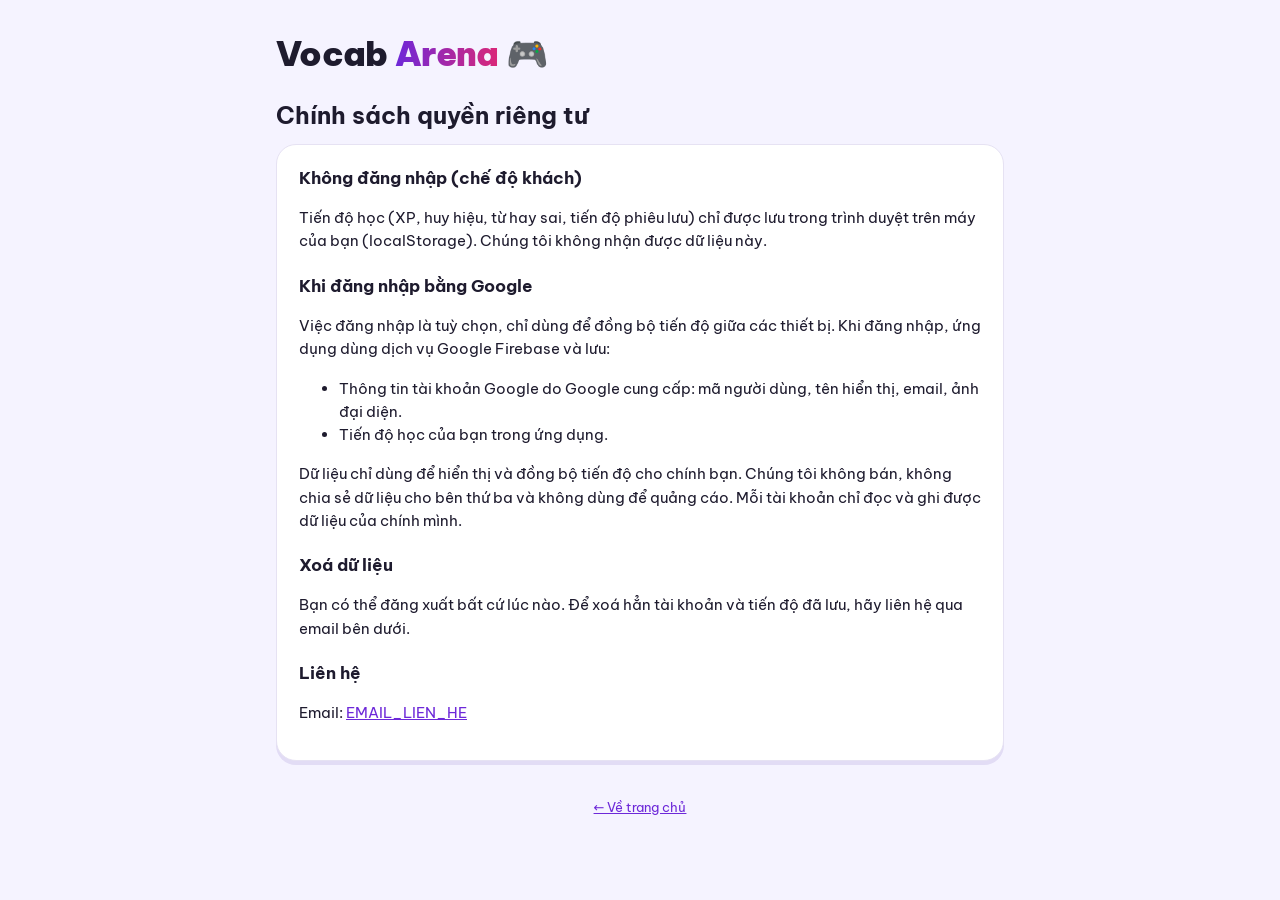
==== privacy.html @ 9eabf358 "Add optional Google sign-in with cloud progress sync (Firebase) - js/sync.js: Google sign-in (popup," ====
<!doctype html>
<html lang="vi">
<head>
<meta charset="utf-8">
<meta name="viewport" content="width=device-width, initial-scale=1">
<title>Chính sách quyền riêng tư · Vocab Arena</title>
<link rel="icon" href="icon.svg" type="image/svg+xml">
<link href="https://fonts.googleapis.com/css2?family=Be+Vietnam+Pro:wght@400;600;800&display=swap" rel="stylesheet">
<link rel="stylesheet" href="css/style.css">
<style>
.doc{background:var(--card);border:1px solid var(--line);border-radius:20px;padding:20px 22px;margin-top:10px;box-shadow:var(--shadow)}
.doc h2{font-size:17px;margin:20px 0 6px}.doc h2:first-child{margin-top:0}
.doc p,.doc li{font-size:15px}.doc a{color:var(--accent)}
</style>
</head>
<body>
<div class="wrap">
  <header><a class="logo" href="index.html" style="text-decoration:none;color:inherit">Vocab <span>Arena</span> 🎮</a></header>
  <h1 style="font-size:24px;margin:8px 0 0">Chính sách quyền riêng tư</h1>
  <div class="doc">
    <h2>Không đăng nhập (chế độ khách)</h2>
    <p>Tiến độ học (XP, huy hiệu, từ hay sai, tiến độ phiêu lưu) chỉ được lưu trong trình duyệt trên máy của bạn (localStorage). Chúng tôi không nhận được dữ liệu này.</p>
    <h2>Khi đăng nhập bằng Google</h2>
    <p>Việc đăng nhập là tuỳ chọn, chỉ dùng để đồng bộ tiến độ giữa các thiết bị. Khi đăng nhập, ứng dụng dùng dịch vụ Google Firebase và lưu:</p>
    <ul>
      <li>Thông tin tài khoản Google do Google cung cấp: mã người dùng, tên hiển thị, email, ảnh đại diện.</li>
      <li>Tiến độ học của bạn trong ứng dụng.</li>
    </ul>
    <p>Dữ liệu chỉ dùng để hiển thị và đồng bộ tiến độ cho chính bạn. Chúng tôi không bán, không chia sẻ dữ liệu cho bên thứ ba và không dùng để quảng cáo. Mỗi tài khoản chỉ đọc và ghi được dữ liệu của chính mình.</p>
    <h2>Xoá dữ liệu</h2>
    <p>Bạn có thể đăng xuất bất cứ lúc nào. Để xoá hẳn tài khoản và tiến độ đã lưu, hãy liên hệ qua email bên dưới.</p>
    <h2>Liên hệ</h2>
    <!-- TODO: thay bằng email liên hệ công khai trước khi deploy -->
    <p>Email: <a href="mailto:EMAIL_LIEN_HE">EMAIL_LIEN_HE</a></p>
  </div>
  <footer><a href="index.html">← Về trang chủ</a></footer>
</div>
</body>
</html>
---- css/style.css ----
:root{
  --bg:#f5f3ff; --card:#ffffff; --ink:#1e1b2e; --muted:#6b6880; --line:#e6e2f3;
  --accent:#6d28d9; --accent-soft:#ede7fd; --pink:#db2777; --yellow:#f59e0b; --yellow-soft:#fef3c7;
  --good:#16a34a; --good-soft:#dcfce7; --bad:#dc2626; --bad-soft:#fee2e2; --shadow:0 4px 0 #e2dcf5;
}
@media (prefers-color-scheme: dark){
  :root:not([data-theme="light"]){
    --bg:#13111c; --card:#1d1a2a; --ink:#efecf8; --muted:#a39fb8; --line:#2f2b40;
    --accent:#a78bfa; --accent-soft:#2a2245; --pink:#f472b6; --yellow:#fbbf24; --yellow-soft:#3a2e12;
    --good:#4ade80; --good-soft:#143224; --bad:#f87171; --bad-soft:#3b1717; --shadow:0 4px 0 #0b0a12;
  }
}
:root[data-theme="dark"]{
  --bg:#13111c; --card:#1d1a2a; --ink:#efecf8; --muted:#a39fb8; --line:#2f2b40;
  --accent:#a78bfa; --accent-soft:#2a2245; --pink:#f472b6; --yellow:#fbbf24; --yellow-soft:#3a2e12;
  --good:#4ade80; --good-soft:#143224; --bad:#f87171; --bad-soft:#3b1717; --shadow:0 4px 0 #0b0a12;
}
*{box-sizing:border-box}
body{margin:0;background:var(--bg);color:var(--ink);font-family:"Be Vietnam Pro",system-ui,sans-serif;line-height:1.55;font-size:16px;overflow-x:hidden}
.wrap{max-width:760px;margin:0 auto;padding:0 16px 60px}
button{font:inherit;color:inherit;cursor:pointer}
.screen{display:none}.screen.show{display:block;animation:fade .25s}
@keyframes fade{from{opacity:0;transform:translateY(6px)}to{opacity:1;transform:none}}
header{padding:28px 0 8px;display:flex;justify-content:space-between;align-items:center;gap:12px}
.logo{font-weight:900;font-size:clamp(26px,6vw,34px);letter-spacing:-.02em}
.logo span{background:linear-gradient(90deg,var(--accent),var(--pink));-webkit-background-clip:text;background-clip:text;color:transparent}
.icon-btn{border:1px solid var(--line);background:var(--card);border-radius:12px;width:42px;height:42px;font-size:18px}
.stats{display:grid;grid-template-columns:repeat(3,1fr);gap:10px;margin:14px 0}
.stat{background:var(--card);border:1px solid var(--line);border-radius:16px;padding:12px;text-align:center;box-shadow:var(--shadow)}
.stat b{display:block;font-size:24px;font-weight:900}
.stat small{color:var(--muted);font-size:13px}
.level{background:var(--card);border:1px solid var(--line);border-radius:16px;padding:14px 16px;box-shadow:var(--shadow)}
.level .row{display:flex;justify-content:space-between;font-weight:700;font-size:14px}
.bar{height:12px;background:var(--line);border-radius:999px;overflow:hidden;margin-top:8px}
.bar i{display:block;height:100%;width:0;background:linear-gradient(90deg,var(--accent),var(--pink));border-radius:999px;transition:width .4s}
h2{font-size:19px;margin:26px 0 10px}
.chips{display:flex;flex-wrap:wrap;gap:8px}
.chip{border:1px solid var(--line);background:var(--card);border-radius:999px;padding:7px 13px;font-size:14px;font-weight:600}
.chip.on{background:var(--accent);border-color:var(--accent);color:#fff}
.chip.wrongbank.on{background:var(--pink);border-color:var(--pink)}
.modes{display:grid;grid-template-columns:repeat(auto-fit,minmax(160px,1fr));gap:12px}
.mode{border:2px solid var(--line);background:var(--card);border-radius:20px;padding:18px 16px;text-align:left;box-shadow:var(--shadow);transition:transform .1s}
.mode:hover{transform:translateY(-2px);border-color:var(--accent)}
.mode:active{transform:translateY(2px);box-shadow:none}
.mode .e{font-size:30px}
.mode b{display:block;font-size:17px;margin:6px 0 2px}
.mode span{color:var(--muted);font-size:13px}
.badges{display:grid;grid-template-columns:repeat(auto-fill,minmax(140px,1fr));gap:10px}
.badge{background:var(--card);border:1px solid var(--line);border-radius:14px;padding:12px;text-align:center}
.badge .e{font-size:28px}
.badge b{display:block;font-size:14px}
.badge small{color:var(--muted);font-size:12px;line-height:1.35;display:block}
.badge.locked{opacity:.4;filter:grayscale(1)}
/* game */
.topbar{display:flex;align-items:center;gap:10px;padding:20px 0 10px}
.topbar .bar{flex:1;margin:0}
.quit{border:0;background:transparent;font-size:22px;color:var(--muted);padding:4px}
.hud{display:flex;justify-content:space-between;align-items:center;margin:4px 0 14px;font-weight:700}
.combo{background:var(--yellow-soft);color:var(--yellow);padding:4px 12px;border-radius:999px;font-size:14px;transition:transform .15s}
.combo.pop{transform:scale(1.25)}
.score{font-size:20px;font-weight:900}
.qcard{background:var(--card);border:1px solid var(--line);border-radius:22px;padding:24px 20px;box-shadow:var(--shadow);text-align:center}
.qtype{font-size:12px;font-weight:800;letter-spacing:.08em;text-transform:uppercase;color:var(--pink)}
.qmain{font-size:clamp(24px,6vw,32px);font-weight:900;margin:10px 0 4px;word-break:break-word}
.qmain.sentence{font-size:clamp(18px,4.5vw,21px);font-weight:600;line-height:1.6}
.blank{display:inline-block;min-width:80px;border-bottom:3px solid var(--accent);color:var(--accent)}
.qsub{color:var(--muted);font-size:15px}
.qhint{margin-top:10px;font-size:14px;color:var(--muted)}
.opts{display:grid;gap:10px;margin-top:16px}
.opt{border:2px solid var(--line);background:var(--card);border-radius:16px;padding:14px 16px;text-align:left;font-weight:600;font-size:16px;box-shadow:var(--shadow);display:flex;gap:12px;align-items:center}
.opt .k{flex:0 0 26px;height:26px;border-radius:8px;border:1px solid var(--line);display:grid;place-items:center;font-size:13px;color:var(--muted)}
.opt:hover:not(:disabled){border-color:var(--accent)}
.opt.right{border-color:var(--good);background:var(--good-soft)}
.opt.wrong{border-color:var(--bad);background:var(--bad-soft);animation:shake .35s}
@keyframes shake{25%{transform:translateX(-6px)}75%{transform:translateX(6px)}}
.type{display:flex;gap:8px;margin-top:16px}
.type input{flex:1;min-width:0;border:2px solid var(--line);background:var(--card);color:var(--ink);border-radius:14px;padding:13px 14px;font:inherit;font-size:17px;font-weight:600}
.type input:focus{outline:none;border-color:var(--accent)}
.type input.right{border-color:var(--good);background:var(--good-soft)}
.type input.wrong{border-color:var(--bad);background:var(--bad-soft);animation:shake .35s}
.btn{border:0;background:var(--accent);color:#fff;border-radius:14px;padding:13px 20px;font-weight:800;box-shadow:0 4px 0 color-mix(in srgb,var(--accent) 60%,#000)}
.btn:active{transform:translateY(3px);box-shadow:none}
.btn.ghost{background:var(--card);color:var(--ink);border:1px solid var(--line);box-shadow:var(--shadow)}
.feedback{margin-top:14px;border-radius:18px;padding:16px;display:none;text-align:left}
.feedback.show{display:block;animation:fade .2s}
.feedback.ok{background:var(--good-soft)}
.feedback.no{background:var(--bad-soft)}
.feedback .t{font-weight:900;font-size:18px}
.feedback.ok .t{color:var(--good)} .feedback.no .t{color:var(--bad)}
.feedback .ex{margin-top:6px;font-size:15px}
.feedback .ex b{color:var(--accent)}
.feedback .btn{width:100%;margin-top:12px}
.plus{position:fixed;font-weight:900;color:var(--yellow);font-size:22px;pointer-events:none;animation:float 0.9s forwards;z-index:30}
@keyframes float{to{transform:translateY(-60px);opacity:0}}
/* result */
.result{text-align:center;padding-top:30px}
.result .big{font-size:64px;line-height:1}
.result h1{font-size:30px;margin:10px 0 4px}
.rgrid{display:grid;grid-template-columns:repeat(3,1fr);gap:10px;margin:20px 0}
.review{text-align:left}
.review .it{background:var(--card);border:1px solid var(--line);border-radius:14px;padding:10px 14px;margin-bottom:8px}
.review .it b{color:var(--accent)}
.actions{display:flex;gap:10px;justify-content:center;flex-wrap:wrap;margin-top:18px}
/* toast & confetti */
.toast{position:fixed;left:50%;top:16px;transform:translateX(-50%) translateY(-120%);background:var(--ink);color:var(--bg);padding:12px 18px;border-radius:14px;font-weight:700;z-index:40;transition:transform .35s;max-width:calc(100% - 32px);text-align:center}
.toast.show{transform:translateX(-50%) translateY(0)}
.cf{position:fixed;top:-12px;width:9px;height:14px;border-radius:2px;z-index:35;pointer-events:none;animation:fall linear forwards}
@keyframes fall{to{transform:translateY(105vh) rotate(720deg)}}
.empty{color:var(--muted);font-size:14px}
footer{color:var(--muted);font-size:13px;text-align:center;margin-top:36px}
/* ===== boss adventure ===== */
.adv{display:flex;align-items:center;gap:14px;width:100%;margin-top:16px;border:0;border-radius:22px;padding:18px;text-align:left;color:#fff;background:linear-gradient(135deg,#7c3aed,#db2777 60%,#f59e0b);box-shadow:0 5px 0 #4c1d95;transition:transform .1s}
.adv:hover{transform:translateY(-2px)}.adv:active{transform:translateY(3px);box-shadow:none}
.adv .e{font-size:44px;line-height:1}.adv b{font-size:19px;display:block}.adv span{font-size:13px;opacity:.92}
.mapbar{display:flex;gap:8px;flex-wrap:wrap;margin:6px 0}
.pill{background:var(--card);border:1px solid var(--line);border-radius:999px;padding:6px 12px;font-weight:700;font-size:14px}
.stages{display:grid;grid-template-columns:repeat(auto-fill,minmax(150px,1fr));gap:12px}
.stage{border:2px solid var(--line);background:var(--card);border-radius:18px;padding:14px 10px;text-align:center;box-shadow:var(--shadow)}
.stage .e{font-size:40px;line-height:1.15}
.stage b{display:block;font-size:14px;margin-top:6px;line-height:1.3}
.stage small{display:block;color:var(--muted);font-size:12px;line-height:1.4}
.stage .stars{color:var(--yellow);letter-spacing:2px;font-size:16px}
.stage.locked{opacity:.45;cursor:not-allowed}
.stage.final{grid-column:1/-1;background:linear-gradient(135deg,var(--accent-soft),var(--yellow-soft))}
.stage:not(.locked):hover{border-color:var(--accent)}
.stage.cur{border-color:var(--pink);animation:glow 1.6s ease-in-out infinite}
@keyframes glow{50%{box-shadow:0 0 0 4px color-mix(in srgb,var(--pink) 30%,transparent)}}
.shop{display:grid;gap:10px}
.shopit{display:flex;align-items:center;gap:12px;background:var(--card);border:1px solid var(--line);border-radius:16px;padding:12px 14px}
.shopit .e{font-size:28px}.shopit>div{flex:1;min-width:0}.shopit small{color:var(--muted);display:block;font-size:13px}
.shopit .btn{padding:9px 14px;font-size:14px;white-space:nowrap}
.btn:disabled{opacity:.4;cursor:not-allowed}
.arena{background:linear-gradient(180deg,var(--accent-soft),var(--card));border:1px solid var(--line);border-radius:24px;padding:16px;position:relative;overflow:hidden}
.bossrow,.merow{display:flex;align-items:center;gap:14px}
.merow{margin-top:14px}
.boss{font-size:76px;line-height:1;animation:bob 2s ease-in-out infinite;flex:0 0 auto}
@keyframes bob{50%{transform:translateY(-6px)}}
.boss.hit{animation:hit .4s}
@keyframes hit{0%{filter:brightness(3)}20%{transform:translateX(-10px) rotate(-8deg)}40%{transform:translateX(10px) rotate(8deg)}60%{transform:translateX(-6px)}100%{transform:none;filter:none}}
.boss.atk{animation:lunge .45s}
@keyframes lunge{40%{transform:scale(1.35) translateY(16px)}100%{transform:none}}
.boss.dead{animation:die .9s forwards}
@keyframes die{to{transform:scale(0) rotate(360deg);opacity:0}}
.boss.enraged{filter:drop-shadow(0 0 12px #ef4444)}
.me{font-size:38px;flex:0 0 auto}
.me.hurt{animation:shake .35s}
.binfo{flex:1;min-width:0}
.binfo b{font-size:16px}
.tag{font-size:11px;font-weight:800;background:var(--bad);color:#fff;padding:2px 8px;border-radius:999px;margin-left:6px;display:none;vertical-align:middle}
.tag.show{display:inline-block}
.hpbar{height:14px;background:var(--line);border-radius:999px;overflow:hidden;margin-top:6px}
.hpbar i{display:block;height:100%;border-radius:999px;transition:width .4s}
.boss-hp i{background:linear-gradient(90deg,#ef4444,#f97316)}
.me-hp i{background:linear-gradient(90deg,#22c55e,#84cc16)}
.hptxt{font-size:12px;font-weight:700;color:var(--muted);margin-top:2px}
.bubble{background:var(--card);border:1px solid var(--line);border-radius:12px;padding:6px 10px;font-size:13px;margin-top:8px;font-style:italic}
.status{font-size:16px}
.items{display:flex;gap:8px;margin:12px 0;overflow-x:auto;padding-bottom:4px}
.itm{flex:1 0 auto;border:1px solid var(--line);background:var(--card);border-radius:14px;padding:8px 12px;font-weight:800;font-size:15px;box-shadow:var(--shadow)}
.itm:disabled{opacity:.35;cursor:not-allowed}
.itm small{display:block;font-size:11px;font-weight:600;color:var(--muted)}
.timer{height:7px;background:var(--line);border-radius:999px;overflow:hidden;margin-top:12px}
.timer i{display:block;height:100%;background:var(--yellow);width:100%}
.timer i.low{background:var(--bad)}
.dmg{position:absolute;font-weight:900;font-size:28px;pointer-events:none;animation:float 1s forwards;z-index:5;text-shadow:0 2px 0 rgba(0,0,0,.25)}
.flash{position:fixed;inset:0;background:#ef4444;opacity:0;pointer-events:none;z-index:30;transition:opacity .15s}
.flash.on{opacity:.28}
.diff{font-size:12px;font-weight:700;color:var(--muted);margin-top:4px}
.opt.gone{opacity:.2;pointer-events:none}
.chest{font-size:110px;line-height:1;border:0;background:transparent;animation:wobble 1.2s ease-in-out infinite;margin:14px auto 0;display:block}
.chest.gold{filter:drop-shadow(0 0 18px #f59e0b)}
@keyframes wobble{25%{transform:rotate(-8deg)}75%{transform:rotate(8deg)}}
.chest.open{animation:pop .45s forwards}
@keyframes pop{50%{transform:scale(1.4)}100%{transform:scale(0);opacity:0}}
.rewards{display:flex;flex-wrap:wrap;gap:10px;justify-content:center;margin:14px 0}
.reward{background:var(--card);border:2px solid var(--yellow);border-radius:16px;padding:12px 14px;min-width:96px;text-align:center;animation:fade .4s backwards;font-weight:800}
.reward .e{font-size:32px;display:block}
.bigstars{font-size:40px;color:var(--yellow);letter-spacing:6px}
.bigstars .off{color:var(--line)}
/* ===== pronunciation ===== */
.spk{border:0;background:var(--accent-soft);color:var(--accent);border-radius:999px;width:30px;height:30px;padding:0;margin-left:6px;font-size:15px;line-height:1;vertical-align:middle;display:inline-grid;place-items:center}
.spk:hover{filter:brightness(.95)}
.spk:active{transform:scale(.9)}
.qmain .spk{width:40px;height:40px;font-size:20px;margin-left:8px}
.ipa{font-family:"Segoe UI","Helvetica Neue",Arial,system-ui,sans-serif;font-weight:500;color:var(--muted)}
.feedback .ex .ipa,.review .ipa{font-size:14px}
/* ===== account / cloud sync ===== */
.acct{display:flex;align-items:center;gap:12px;background:var(--card);border:1px solid var(--line);border-radius:16px;padding:12px 14px;margin:14px 0 0;box-shadow:var(--shadow)}
.acct:empty{display:none}
.acct-txt{flex:1;min-width:0}
.acct-txt b{display:block;font-size:15px;overflow:hidden;text-overflow:ellipsis;white-space:nowrap}
.acct-txt small{color:var(--muted);font-size:13px;display:block}
.acct .btn{padding:9px 14px;font-size:14px;white-space:nowrap}
.ava{flex:0 0 40px;width:40px;height:40px;border-radius:50%;object-fit:cover;display:grid;place-items:center;background:var(--accent-soft);font-size:22px}
footer a{color:var(--accent)}
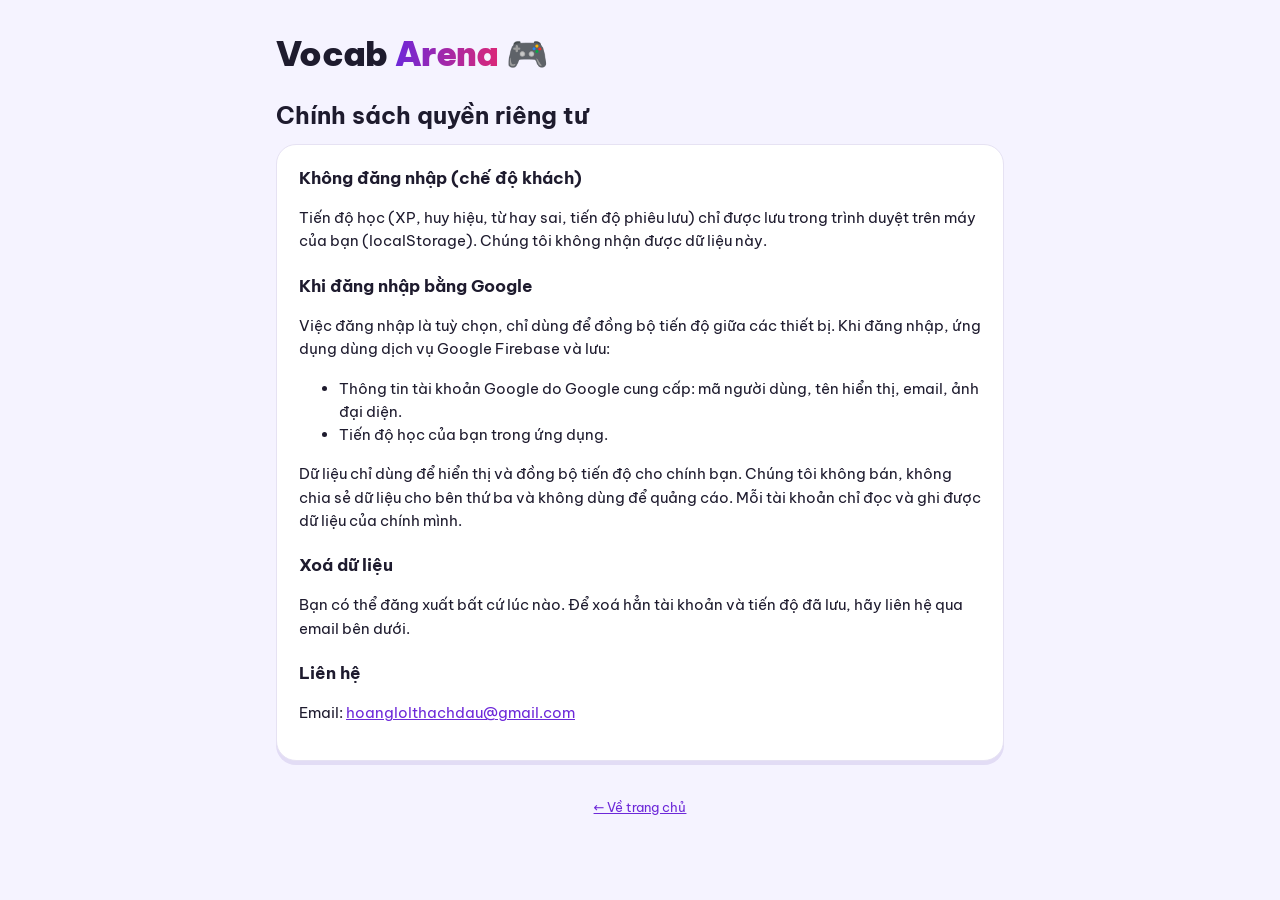
==== commit fde1efc7: "Configure Firebase project ielts-vocab-b4905 and contact email - js/firebase-config.js: real web con" ====
--- a/privacy.html
+++ b/privacy.html
@@ -30,8 +30,7 @@
     <h2>Xoá dữ liệu</h2>
     <p>Bạn có thể đăng xuất bất cứ lúc nào. Để xoá hẳn tài khoản và tiến độ đã lưu, hãy liên hệ qua email bên dưới.</p>
     <h2>Liên hệ</h2>
-    <!-- TODO: thay bằng email liên hệ công khai trước khi deploy -->
-    <p>Email: <a href="mailto:EMAIL_LIEN_HE">EMAIL_LIEN_HE</a></p>
+    <p>Email: <a href="mailto:hoanglolthachdau@gmail.com">hoanglolthachdau@gmail.com</a></p>
   </div>
   <footer><a href="index.html">← Về trang chủ</a></footer>
 </div>
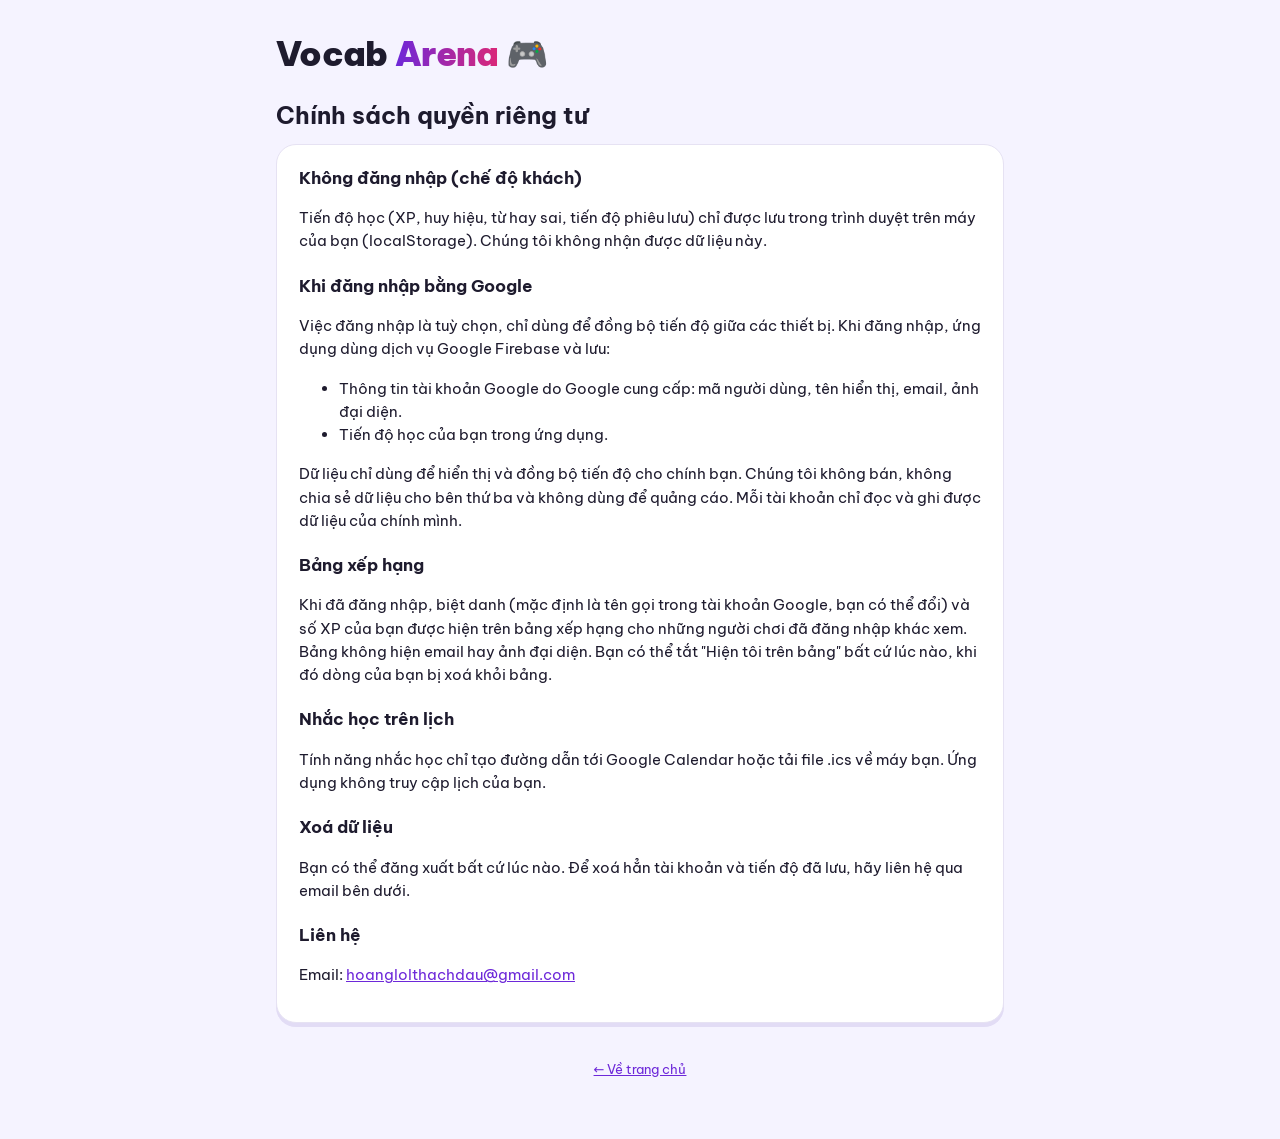
==== commit 2e59283d: "Add spaced repetition, flashcards, calendar reminders and a leaderboard Spaced repetition (js/srs.js" ====
--- a/privacy.html
+++ b/privacy.html
@@ -27,6 +27,10 @@
       <li>Tiến độ học của bạn trong ứng dụng.</li>
     </ul>
     <p>Dữ liệu chỉ dùng để hiển thị và đồng bộ tiến độ cho chính bạn. Chúng tôi không bán, không chia sẻ dữ liệu cho bên thứ ba và không dùng để quảng cáo. Mỗi tài khoản chỉ đọc và ghi được dữ liệu của chính mình.</p>
+    <h2>Bảng xếp hạng</h2>
+    <p>Khi đã đăng nhập, biệt danh (mặc định là tên gọi trong tài khoản Google, bạn có thể đổi) và số XP của bạn được hiện trên bảng xếp hạng cho những người chơi đã đăng nhập khác xem. Bảng không hiện email hay ảnh đại diện. Bạn có thể tắt "Hiện tôi trên bảng" bất cứ lúc nào, khi đó dòng của bạn bị xoá khỏi bảng.</p>
+    <h2>Nhắc học trên lịch</h2>
+    <p>Tính năng nhắc học chỉ tạo đường dẫn tới Google Calendar hoặc tải file .ics về máy bạn. Ứng dụng không truy cập lịch của bạn.</p>
     <h2>Xoá dữ liệu</h2>
     <p>Bạn có thể đăng xuất bất cứ lúc nào. Để xoá hẳn tài khoản và tiến độ đã lưu, hãy liên hệ qua email bên dưới.</p>
     <h2>Liên hệ</h2>
--- a/css/style.css
+++ b/css/style.css
@@ -16,6 +16,7 @@
   --good:#4ade80; --good-soft:#143224; --bad:#f87171; --bad-soft:#3b1717; --shadow:0 4px 0 #0b0a12;
 }
 *{box-sizing:border-box}
+[hidden]{display:none!important}
 body{margin:0;background:var(--bg);color:var(--ink);font-family:"Be Vietnam Pro",system-ui,sans-serif;line-height:1.55;font-size:16px;overflow-x:hidden}
 .wrap{max-width:760px;margin:0 auto;padding:0 16px 60px}
 button{font:inherit;color:inherit;cursor:pointer}
@@ -121,6 +122,7 @@
 .stage small{display:block;color:var(--muted);font-size:12px;line-height:1.4}
 .stage .stars{color:var(--yellow);letter-spacing:2px;font-size:16px}
 .stage.locked{opacity:.45;cursor:not-allowed}
+.stage.boss{border-color:var(--yellow);background:linear-gradient(160deg,var(--yellow-soft),var(--card) 70%)}
 .stage.final{grid-column:1/-1;background:linear-gradient(135deg,var(--accent-soft),var(--yellow-soft))}
 .stage:not(.locked):hover{border-color:var(--accent)}
 .stage.cur{border-color:var(--pink);animation:glow 1.6s ease-in-out infinite}
@@ -193,3 +195,48 @@
 .acct .btn{padding:9px 14px;font-size:14px;white-space:nowrap}
 .ava{flex:0 0 40px;width:40px;height:40px;border-radius:50%;object-fit:cover;display:grid;place-items:center;background:var(--accent-soft);font-size:22px}
 footer a{color:var(--accent)}
+/* ===== 2D battle scene ===== */
+#scene{display:none}
+/* pinned while the page scrolls to the answer, so the animation stays visible; HP bars are drawn on the canvas */
+.arena.scene{position:sticky;top:0;z-index:5;padding:6px 0;border:0;border-radius:0;background:var(--bg);overflow:visible}
+.arena.scene #scene{display:block;width:100%;max-width:600px;margin:0 auto;aspect-ratio:2/1;border-radius:16px;background:#f3dfc1;box-shadow:var(--shadow)}
+.arena.scene .bossrow,.arena.scene .merow{display:none}
+/* ===== spaced repetition, reminder, flashcards ===== */
+.board-btn{display:flex;align-items:center;gap:12px;width:100%;margin-top:12px;background:var(--card);border:2px solid var(--line);border-radius:18px;padding:12px 16px;text-align:left;box-shadow:var(--shadow)}
+.board-btn:hover{border-color:var(--yellow)}
+.board-btn .e{font-size:30px}.board-btn span:nth-child(2){flex:1}.board-btn b{display:block}.board-btn small{color:var(--muted);font-size:13px}.board-btn .go{font-size:26px;color:var(--muted)}
+.srs{background:var(--card);border:1px solid var(--line);border-radius:18px;padding:14px;box-shadow:var(--shadow)}
+.srs-stats{display:grid;grid-template-columns:repeat(3,1fr);gap:8px;text-align:center}
+.srs-stats b{display:block;font-size:24px;font-weight:900}.srs-stats div:first-child b{color:var(--pink)}
+.srs-stats small{color:var(--muted);font-size:12px}
+.srs-btns{display:flex;gap:10px;flex-wrap:wrap;margin:12px 0 8px}.srs-btns .btn{flex:1 1 150px;text-align:center;text-decoration:none}
+.srs>small{display:block;line-height:1.45}
+.link-btn{border:0;background:none;color:var(--accent);font-weight:700;padding:10px 2px;font-size:15px}
+.remind{background:var(--card);border:1px dashed var(--line);border-radius:16px;padding:12px 14px}
+.remind label{font-weight:700;display:flex;align-items:center;gap:10px}
+.remind input{font:inherit;font-weight:700;border:2px solid var(--line);border-radius:10px;padding:6px 10px;background:var(--card);color:var(--ink)}
+.fcard{position:relative;background:var(--card);border:2px solid var(--line);border-radius:22px;padding:28px 20px;min-height:230px;text-align:center;box-shadow:var(--shadow);cursor:pointer;margin-top:6px}
+.fcard.flip{animation:cardflip .35s}
+@keyframes cardflip{50%{transform:perspective(600px) rotateX(14deg) scale(.97)}}
+.fcard .back{border-top:2px dashed var(--line);margin-top:16px;padding-top:14px;animation:fade .3s}
+.fcard .ex{color:var(--muted);margin-top:8px}.fcard .ex b{color:var(--accent)}
+.fcard .big{font-size:56px}
+.qmain.small{font-size:clamp(20px,5vw,24px)}
+.grades{display:grid;grid-template-columns:repeat(3,1fr);gap:10px;margin-top:16px}
+.grade{display:flex;flex-direction:column;align-items:center;gap:2px;padding:12px 8px}
+.grade small{font-size:12px;font-weight:600;opacity:.85}
+.grade.g0{background:var(--bad);box-shadow:0 4px 0 color-mix(in srgb,var(--bad) 60%,#000)}
+.grade.g1{background:var(--accent)}
+.grade.g2{background:var(--good);box-shadow:0 4px 0 color-mix(in srgb,var(--good) 60%,#000)}
+/* ===== leaderboard ===== */
+.board-me{flex-wrap:wrap}
+.lb-name{flex:1 1 180px;display:flex;align-items:center;gap:8px;font-weight:700;font-size:14px}
+.lb-name input{flex:1;min-width:0;font:inherit;border:2px solid var(--line);border-radius:10px;padding:7px 10px;background:var(--card);color:var(--ink)}
+.lb-on{font-size:14px;display:flex;align-items:center;gap:6px}
+.board{list-style:none;padding:0;margin:14px 0 0;display:grid;gap:8px}
+.board li{display:flex;align-items:center;gap:12px;background:var(--card);border:1px solid var(--line);border-radius:14px;padding:10px 14px}
+.board li.mine{border:2px solid var(--accent);background:var(--accent-soft)}
+.board li.empty{justify-content:center}
+.board .rk{width:30px;text-align:center;font-weight:900;font-size:18px}
+.board .nm{flex:1;min-width:0;overflow:hidden;text-overflow:ellipsis;white-space:nowrap;font-weight:700}
+.board .nm small{color:var(--muted);font-weight:600}
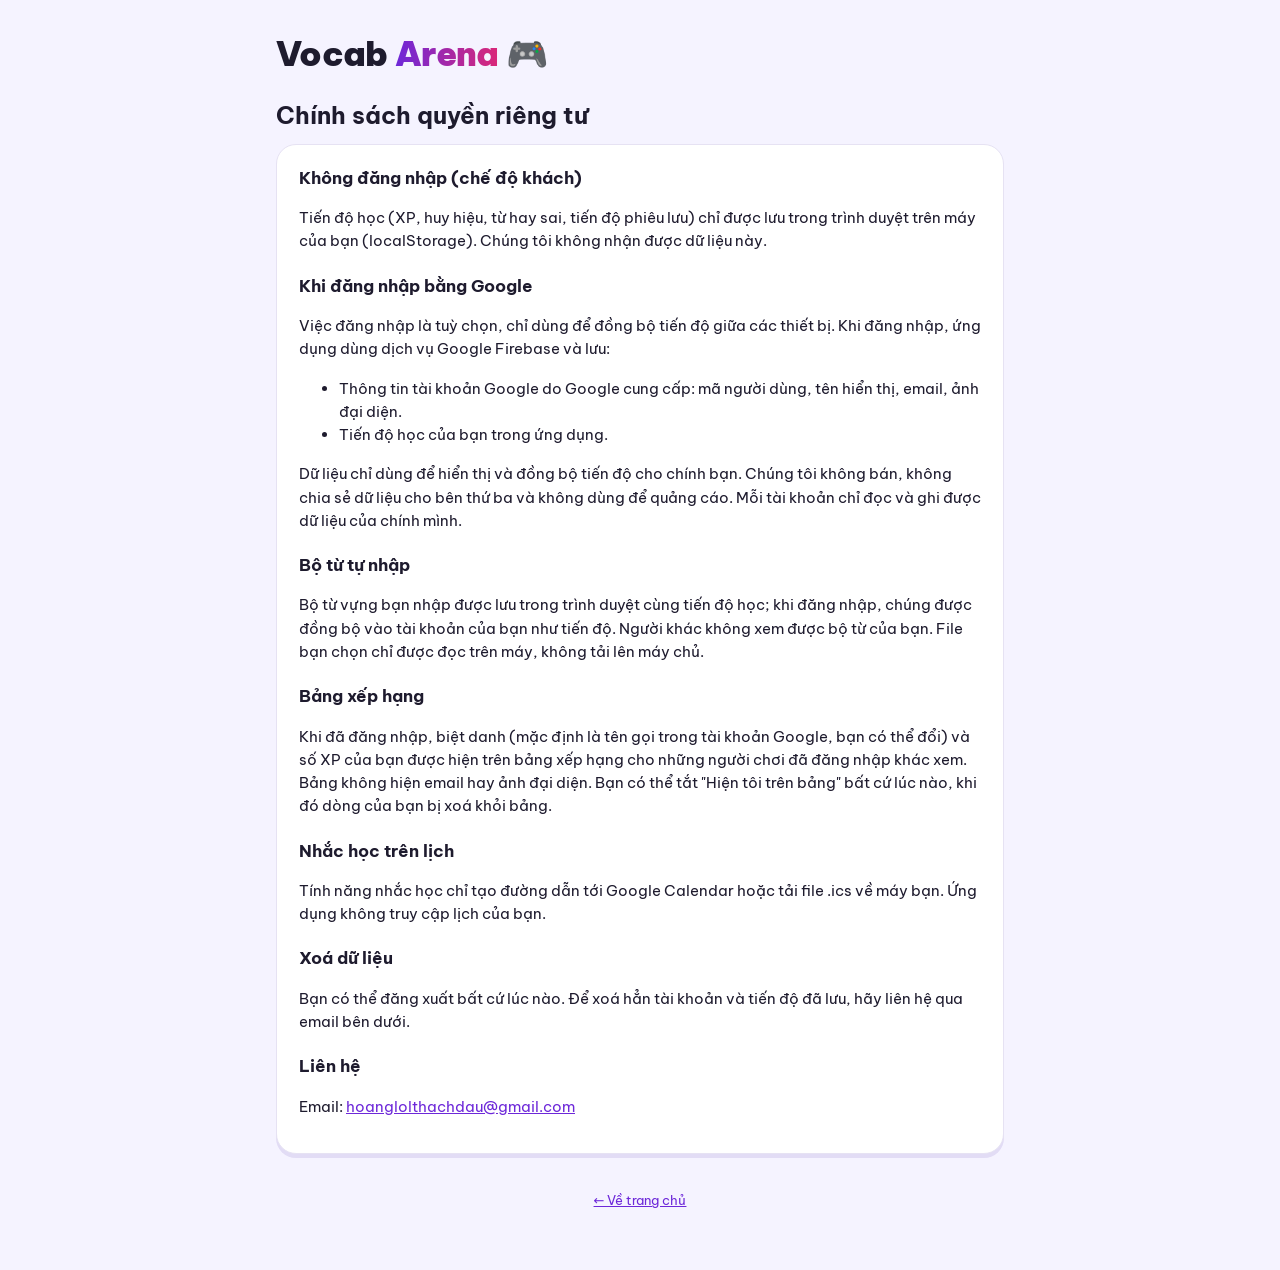
==== commit 610b2ffd: "Import custom vocabulary decks with practice, review and an arena battle Co-Authored-By: Claude Opus" ====
--- a/privacy.html
+++ b/privacy.html
@@ -27,6 +27,8 @@
       <li>Tiến độ học của bạn trong ứng dụng.</li>
     </ul>
     <p>Dữ liệu chỉ dùng để hiển thị và đồng bộ tiến độ cho chính bạn. Chúng tôi không bán, không chia sẻ dữ liệu cho bên thứ ba và không dùng để quảng cáo. Mỗi tài khoản chỉ đọc và ghi được dữ liệu của chính mình.</p>
+    <h2>Bộ từ tự nhập</h2>
+    <p>Bộ từ vựng bạn nhập được lưu trong trình duyệt cùng tiến độ học; khi đăng nhập, chúng được đồng bộ vào tài khoản của bạn như tiến độ. Người khác không xem được bộ từ của bạn. File bạn chọn chỉ được đọc trên máy, không tải lên máy chủ.</p>
     <h2>Bảng xếp hạng</h2>
     <p>Khi đã đăng nhập, biệt danh (mặc định là tên gọi trong tài khoản Google, bạn có thể đổi) và số XP của bạn được hiện trên bảng xếp hạng cho những người chơi đã đăng nhập khác xem. Bảng không hiện email hay ảnh đại diện. Bạn có thể tắt "Hiện tôi trên bảng" bất cứ lúc nào, khi đó dòng của bạn bị xoá khỏi bảng.</p>
     <h2>Nhắc học trên lịch</h2>
--- a/css/style.css
+++ b/css/style.css
@@ -240,3 +240,23 @@
 .board .rk{width:30px;text-align:center;font-weight:900;font-size:18px}
 .board .nm{flex:1;min-width:0;overflow:hidden;text-overflow:ellipsis;white-space:nowrap;font-weight:700}
 .board .nm small{color:var(--muted);font-weight:600}
+
+/* ===== imported decks ===== */
+.chip.deckchip{border-style:dashed}.chip.deckchip.on{border-style:solid}
+.decklist{display:grid;gap:10px}
+.deck{background:var(--card);border:1px solid var(--line);border-radius:18px;padding:12px 14px;box-shadow:var(--shadow)}
+.deck-h{display:flex;align-items:center;gap:12px}.deck-h>div{flex:1;min-width:0}
+.deck-h b{display:block;overflow:hidden;text-overflow:ellipsis;white-space:nowrap}.deck-h small{color:var(--muted);font-size:13px}
+.deck-h .btn{padding:9px 14px;font-size:14px;white-space:nowrap}
+.deck-acts{display:flex;flex-wrap:wrap;gap:6px;margin-top:10px}.deck-acts .chip{padding:5px 10px;font-size:13px}
+.deck-items{margin:10px 0 0;padding-left:22px;max-height:300px;overflow:auto;font-size:14px;line-height:1.6}
+.imp-row{display:flex;gap:8px;flex-wrap:wrap;margin-bottom:10px}
+.imp select,.imp input:not([type=file]),.imp textarea{font:inherit;font-size:15px;border:2px solid var(--line);border-radius:12px;padding:9px 11px;background:var(--card);color:var(--ink);min-width:0}
+.imp-row select,.imp-row input{flex:1 1 180px}
+.imp textarea{display:block;width:100%;resize:vertical;margin-bottom:10px;font-size:14px}
+.file-btn{display:inline-block;cursor:pointer;padding:9px 14px;font-size:14px;flex:1 1 180px;text-align:center}
+.tbl{overflow-x:auto;border:1px solid var(--line);border-radius:12px}
+.tbl table{border-collapse:collapse;width:100%;font-size:13px}
+.tbl th,.tbl td{padding:6px 8px;border-bottom:1px solid var(--line);text-align:left;vertical-align:top}
+.tbl th{color:var(--muted);font-weight:700}.tbl tr:last-child td{border-bottom:0}
+#arenaBtn{margin:16px 0 4px}
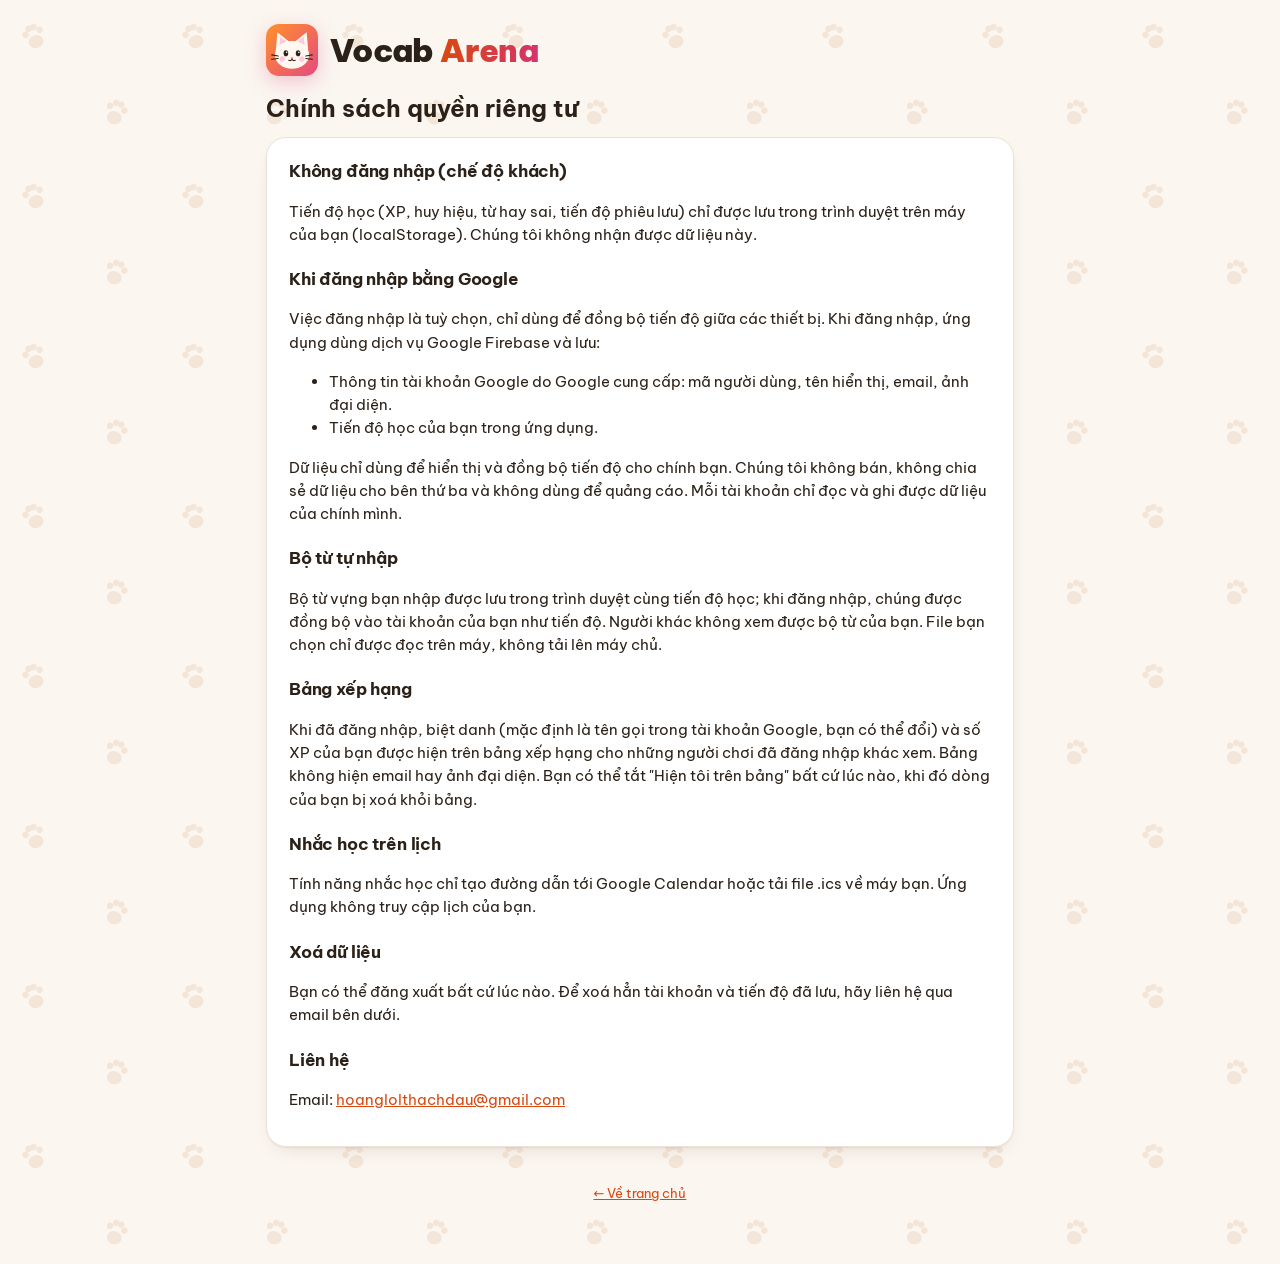
==== commit 4be191eb: "Cat-cafe redesign with a cat logo and a light/dark theme switch Co-Authored-By: Claude Opus 5.5 <nor" ====
--- a/privacy.html
+++ b/privacy.html
@@ -5,6 +5,8 @@
 <meta name="viewport" content="width=device-width, initial-scale=1">
 <title>Chính sách quyền riêng tư · Vocab Arena</title>
 <link rel="icon" href="icon.svg" type="image/svg+xml">
+<meta name="theme-color" content="#fbf6f0">
+<script>try{var t=localStorage.getItem('ielts-vocab-arena-theme');if(t)document.documentElement.dataset.theme=t}catch(e){}</script>
 <link href="https://fonts.googleapis.com/css2?family=Be+Vietnam+Pro:wght@400;600;800&display=swap" rel="stylesheet">
 <link rel="stylesheet" href="css/style.css">
 <style>
@@ -15,7 +17,7 @@
 </head>
 <body>
 <div class="wrap">
-  <header><a class="logo" href="index.html" style="text-decoration:none;color:inherit">Vocab <span>Arena</span> 🎮</a></header>
+  <header><a class="brand" href="index.html" style="text-decoration:none;color:inherit"><img class="brand-ic" src="icon.svg" alt=""><span class="logo">Vocab <span>Arena</span></span></a></header>
   <h1 style="font-size:24px;margin:8px 0 0">Chính sách quyền riêng tư</h1>
   <div class="doc">
     <h2>Không đăng nhập (chế độ khách)</h2>
--- a/css/style.css
+++ b/css/style.css
@@ -1,63 +1,85 @@
 :root{
-  --bg:#f5f3ff; --card:#ffffff; --ink:#1e1b2e; --muted:#6b6880; --line:#e6e2f3;
-  --accent:#6d28d9; --accent-soft:#ede7fd; --pink:#db2777; --yellow:#f59e0b; --yellow-soft:#fef3c7;
-  --good:#16a34a; --good-soft:#dcfce7; --bad:#dc2626; --bad-soft:#fee2e2; --shadow:0 4px 0 #e2dcf5;
+  color-scheme:light;
+    --bg:#fbf6f0; --card:#ffffff; --card2:#fff8f1; --ink:#2b2118; --muted:#7a6c61; --line:#eee2d6;
+    --accent:#d9480f; --accent-soft:#ffe8d6; --accent-ink:#a63a08; --on-accent:#ffffff;
+    --pink:#d6336c; --yellow:#f59f00; --yellow-soft:#fff3bf; --yellow-ink:#a35d00;
+    --good:#2b8a3e; --good-soft:#d3f9d8; --bad:#e03131; --bad-soft:#ffe3e3;
+    --shadow:0 1px 2px rgba(80,50,20,.06),0 8px 22px -12px rgba(80,50,20,.22); --press:0 3px 0 #eadbcc;
+    --paw:url("data:image/svg+xml,%3Csvg xmlns='http://www.w3.org/2000/svg' width='160' height='160'%3E%3Cg fill='%23f3e6d8'%3E%3Cg transform='translate(34 36) rotate(-20)'%3E%3Cellipse cy='6' rx='7.5' ry='6.5'/%3E%3Ccircle cx='-7.5' cy='-4' r='3.2'/%3E%3Ccircle cx='-2.6' cy='-8.6' r='3.2'/%3E%3Ccircle cx='2.6' cy='-8.6' r='3.2'/%3E%3Ccircle cx='7.5' cy='-4' r='3.2'/%3E%3C/g%3E%3Cg transform='translate(116 112) rotate(18)'%3E%3Cellipse cy='6' rx='7.5' ry='6.5'/%3E%3Ccircle cx='-7.5' cy='-4' r='3.2'/%3E%3Ccircle cx='-2.6' cy='-8.6' r='3.2'/%3E%3Ccircle cx='2.6' cy='-8.6' r='3.2'/%3E%3Ccircle cx='7.5' cy='-4' r='3.2'/%3E%3C/g%3E%3C/g%3E%3C/svg%3E");
 }
 @media (prefers-color-scheme: dark){
   :root:not([data-theme="light"]){
-    --bg:#13111c; --card:#1d1a2a; --ink:#efecf8; --muted:#a39fb8; --line:#2f2b40;
-    --accent:#a78bfa; --accent-soft:#2a2245; --pink:#f472b6; --yellow:#fbbf24; --yellow-soft:#3a2e12;
-    --good:#4ade80; --good-soft:#143224; --bad:#f87171; --bad-soft:#3b1717; --shadow:0 4px 0 #0b0a12;
+    color-scheme:dark;
+    --bg:#17120e; --card:#221b16; --card2:#2a211b; --ink:#f6eee6; --muted:#b5a698; --line:#3a2f27;
+    --accent:#ff922b; --accent-soft:#3d2615; --accent-ink:#ffb77a; --on-accent:#24150a;
+    --pink:#f06595; --yellow:#fcc419; --yellow-soft:#3a2e10; --yellow-ink:#ffd43b;
+    --good:#69db7c; --good-soft:#15301c; --bad:#ff6b6b; --bad-soft:#3d1717;
+    --shadow:0 8px 22px -12px rgba(0,0,0,.7); --press:0 3px 0 #0d0a08;
+    --paw:url("data:image/svg+xml,%3Csvg xmlns='http://www.w3.org/2000/svg' width='160' height='160'%3E%3Cg fill='%23201913'%3E%3Cg transform='translate(34 36) rotate(-20)'%3E%3Cellipse cy='6' rx='7.5' ry='6.5'/%3E%3Ccircle cx='-7.5' cy='-4' r='3.2'/%3E%3Ccircle cx='-2.6' cy='-8.6' r='3.2'/%3E%3Ccircle cx='2.6' cy='-8.6' r='3.2'/%3E%3Ccircle cx='7.5' cy='-4' r='3.2'/%3E%3C/g%3E%3Cg transform='translate(116 112) rotate(18)'%3E%3Cellipse cy='6' rx='7.5' ry='6.5'/%3E%3Ccircle cx='-7.5' cy='-4' r='3.2'/%3E%3Ccircle cx='-2.6' cy='-8.6' r='3.2'/%3E%3Ccircle cx='2.6' cy='-8.6' r='3.2'/%3E%3Ccircle cx='7.5' cy='-4' r='3.2'/%3E%3C/g%3E%3C/g%3E%3C/svg%3E");
   }
 }
 :root[data-theme="dark"]{
-  --bg:#13111c; --card:#1d1a2a; --ink:#efecf8; --muted:#a39fb8; --line:#2f2b40;
-  --accent:#a78bfa; --accent-soft:#2a2245; --pink:#f472b6; --yellow:#fbbf24; --yellow-soft:#3a2e12;
-  --good:#4ade80; --good-soft:#143224; --bad:#f87171; --bad-soft:#3b1717; --shadow:0 4px 0 #0b0a12;
+  color-scheme:dark;
+    --bg:#17120e; --card:#221b16; --card2:#2a211b; --ink:#f6eee6; --muted:#b5a698; --line:#3a2f27;
+    --accent:#ff922b; --accent-soft:#3d2615; --accent-ink:#ffb77a; --on-accent:#24150a;
+    --pink:#f06595; --yellow:#fcc419; --yellow-soft:#3a2e10; --yellow-ink:#ffd43b;
+    --good:#69db7c; --good-soft:#15301c; --bad:#ff6b6b; --bad-soft:#3d1717;
+    --shadow:0 8px 22px -12px rgba(0,0,0,.7); --press:0 3px 0 #0d0a08;
+    --paw:url("data:image/svg+xml,%3Csvg xmlns='http://www.w3.org/2000/svg' width='160' height='160'%3E%3Cg fill='%23201913'%3E%3Cg transform='translate(34 36) rotate(-20)'%3E%3Cellipse cy='6' rx='7.5' ry='6.5'/%3E%3Ccircle cx='-7.5' cy='-4' r='3.2'/%3E%3Ccircle cx='-2.6' cy='-8.6' r='3.2'/%3E%3Ccircle cx='2.6' cy='-8.6' r='3.2'/%3E%3Ccircle cx='7.5' cy='-4' r='3.2'/%3E%3C/g%3E%3Cg transform='translate(116 112) rotate(18)'%3E%3Cellipse cy='6' rx='7.5' ry='6.5'/%3E%3Ccircle cx='-7.5' cy='-4' r='3.2'/%3E%3Ccircle cx='-2.6' cy='-8.6' r='3.2'/%3E%3Ccircle cx='2.6' cy='-8.6' r='3.2'/%3E%3Ccircle cx='7.5' cy='-4' r='3.2'/%3E%3C/g%3E%3C/g%3E%3C/svg%3E");
 }
 *{box-sizing:border-box}
 [hidden]{display:none!important}
-body{margin:0;background:var(--bg);color:var(--ink);font-family:"Be Vietnam Pro",system-ui,sans-serif;line-height:1.55;font-size:16px;overflow-x:hidden}
-.wrap{max-width:760px;margin:0 auto;padding:0 16px 60px}
+body{margin:0;background:var(--bg) var(--paw);color:var(--ink);font-family:"Be Vietnam Pro",system-ui,sans-serif;line-height:1.55;font-size:16px;overflow-x:hidden}
+.wrap{max-width:780px;margin:0 auto;padding:0 16px 60px}
 button{font:inherit;color:inherit;cursor:pointer}
 .screen{display:none}.screen.show{display:block;animation:fade .25s}
 @keyframes fade{from{opacity:0;transform:translateY(6px)}to{opacity:1;transform:none}}
-header{padding:28px 0 8px;display:flex;justify-content:space-between;align-items:center;gap:12px}
-.logo{font-weight:900;font-size:clamp(26px,6vw,34px);letter-spacing:-.02em}
+header{padding:24px 0 6px;display:flex;justify-content:space-between;align-items:center;gap:12px}
+.brand{display:flex;align-items:center;gap:12px;min-width:0}.brand-ic{width:52px;height:52px;flex:0 0 auto;filter:drop-shadow(0 6px 10px rgba(214,51,108,.25));animation:purr 4s ease-in-out infinite}
+@keyframes purr{0%,90%,100%{transform:rotate(0)}93%{transform:rotate(-7deg)}96%{transform:rotate(5deg)}}
+.tagline{display:block;color:var(--muted);font-size:13px;font-weight:600;margin-top:-2px}
+.hbtns{display:flex;gap:8px}
+.logo{font-weight:900;font-size:clamp(25px,6vw,32px);letter-spacing:-.02em;line-height:1.15}
 .logo span{background:linear-gradient(90deg,var(--accent),var(--pink));-webkit-background-clip:text;background-clip:text;color:transparent}
-.icon-btn{border:1px solid var(--line);background:var(--card);border-radius:12px;width:42px;height:42px;font-size:18px}
+.icon-btn{border:1px solid var(--line);background:var(--card);border-radius:14px;width:44px;height:44px;font-size:19px;box-shadow:var(--press);display:grid;place-items:center;padding:0}
+.icon-btn:active{transform:translateY(2px);box-shadow:none}
+.hero{background:var(--card);border:1px solid var(--line);border-radius:22px;padding:14px 16px 16px;margin-top:14px;box-shadow:var(--shadow)}
 .stats{display:grid;grid-template-columns:repeat(3,1fr);gap:10px;margin:14px 0}
+.hero .stats{margin:0 0 12px;gap:0}
 .stat{background:var(--card);border:1px solid var(--line);border-radius:16px;padding:12px;text-align:center;box-shadow:var(--shadow)}
 .stat b{display:block;font-size:24px;font-weight:900}
+.hero .stat{border:0;box-shadow:none;border-radius:0;padding:4px 6px;background:none}.hero .stat+.stat{border-left:1px solid var(--line)}
 .stat small{color:var(--muted);font-size:13px}
-.level{background:var(--card);border:1px solid var(--line);border-radius:16px;padding:14px 16px;box-shadow:var(--shadow)}
+.level{background:var(--card2);border:1px solid var(--line);border-radius:14px;padding:10px 14px}
 .level .row{display:flex;justify-content:space-between;font-weight:700;font-size:14px}
-.bar{height:12px;background:var(--line);border-radius:999px;overflow:hidden;margin-top:8px}
+.bar{height:12px;background:color-mix(in srgb,var(--line) 80%,var(--bg));border-radius:999px;overflow:hidden;margin-top:8px}
 .bar i{display:block;height:100%;width:0;background:linear-gradient(90deg,var(--accent),var(--pink));border-radius:999px;transition:width .4s}
-h2{font-size:19px;margin:26px 0 10px}
+h2{font-size:18px;margin:28px 0 10px;letter-spacing:-.01em}
 .chips{display:flex;flex-wrap:wrap;gap:8px}
-.chip{border:1px solid var(--line);background:var(--card);border-radius:999px;padding:7px 13px;font-size:14px;font-weight:600}
-.chip.on{background:var(--accent);border-color:var(--accent);color:#fff}
-.chip.wrongbank.on{background:var(--pink);border-color:var(--pink)}
+.chip{border:1.5px solid var(--line);background:var(--card);border-radius:999px;padding:6px 13px;font-size:14px;font-weight:600;transition:background .15s,border-color .15s}
+.chip:hover{border-color:color-mix(in srgb,var(--accent) 50%,var(--line))}
+.chip.on{background:var(--accent-soft);border-color:var(--accent);color:var(--accent-ink)}
+.chip.wrongbank.on{background:color-mix(in srgb,var(--pink) 15%,var(--card));border-color:var(--pink);color:var(--pink)}
 .modes{display:grid;grid-template-columns:repeat(auto-fit,minmax(160px,1fr));gap:12px}
-.mode{border:2px solid var(--line);background:var(--card);border-radius:20px;padding:18px 16px;text-align:left;box-shadow:var(--shadow);transition:transform .1s}
-.mode:hover{transform:translateY(-2px);border-color:var(--accent)}
+.mode{--tint:var(--accent);border:1.5px solid var(--line);background:var(--card);border-radius:20px;padding:16px;text-align:left;box-shadow:var(--shadow);transition:transform .12s,border-color .12s}
+.mode:nth-child(2){--tint:#1c7ed6}.mode:nth-child(3){--tint:#2f9e44}.mode:nth-child(4){--tint:#7048e8}
+.mode:hover{transform:translateY(-2px);border-color:var(--tint)}
 .mode:active{transform:translateY(2px);box-shadow:none}
-.mode .e{font-size:30px}
+.mode .e{font-size:26px;width:48px;height:48px;border-radius:14px;display:grid;place-items:center;background:color-mix(in srgb,var(--tint) 16%,transparent)}
 .mode b{display:block;font-size:17px;margin:6px 0 2px}
 .mode span{color:var(--muted);font-size:13px}
-.badges{display:grid;grid-template-columns:repeat(auto-fill,minmax(140px,1fr));gap:10px}
-.badge{background:var(--card);border:1px solid var(--line);border-radius:14px;padding:12px;text-align:center}
-.badge .e{font-size:28px}
-.badge b{display:block;font-size:14px}
-.badge small{color:var(--muted);font-size:12px;line-height:1.35;display:block}
-.badge.locked{opacity:.4;filter:grayscale(1)}
+.badges{display:grid;grid-template-columns:repeat(auto-fill,minmax(104px,1fr));gap:8px}
+.badge{background:var(--card);border:1px solid var(--line);border-radius:16px;padding:10px 8px;text-align:center}
+.badge .e{font-size:26px;line-height:1.3}
+.badge b{display:block;font-size:13px;line-height:1.3}
+.badge small{color:var(--muted);font-size:11px;line-height:1.3;display:block;margin-top:2px}
+.badge.locked{opacity:.45;filter:grayscale(1);background:transparent;border-style:dashed}
 /* game */
 .topbar{display:flex;align-items:center;gap:10px;padding:20px 0 10px}
 .topbar .bar{flex:1;margin:0}
 .quit{border:0;background:transparent;font-size:22px;color:var(--muted);padding:4px}
 .hud{display:flex;justify-content:space-between;align-items:center;margin:4px 0 14px;font-weight:700}
-.combo{background:var(--yellow-soft);color:var(--yellow);padding:4px 12px;border-radius:999px;font-size:14px;transition:transform .15s}
+.combo{background:var(--yellow-soft);color:var(--yellow-ink);padding:4px 12px;border-radius:999px;font-size:14px;transition:transform .15s}
 .combo.pop{transform:scale(1.25)}
 .score{font-size:20px;font-weight:900}
 .qcard{background:var(--card);border:1px solid var(--line);border-radius:22px;padding:24px 20px;box-shadow:var(--shadow);text-align:center}
@@ -68,7 +90,7 @@
 .qsub{color:var(--muted);font-size:15px}
 .qhint{margin-top:10px;font-size:14px;color:var(--muted)}
 .opts{display:grid;gap:10px;margin-top:16px}
-.opt{border:2px solid var(--line);background:var(--card);border-radius:16px;padding:14px 16px;text-align:left;font-weight:600;font-size:16px;box-shadow:var(--shadow);display:flex;gap:12px;align-items:center}
+.opt{border:2px solid var(--line);background:var(--card);border-radius:16px;padding:14px 16px;text-align:left;font-weight:600;font-size:16px;box-shadow:var(--press);display:flex;gap:12px;align-items:center}
 .opt .k{flex:0 0 26px;height:26px;border-radius:8px;border:1px solid var(--line);display:grid;place-items:center;font-size:13px;color:var(--muted)}
 .opt:hover:not(:disabled){border-color:var(--accent)}
 .opt.right{border-color:var(--good);background:var(--good-soft)}
@@ -79,9 +101,9 @@
 .type input:focus{outline:none;border-color:var(--accent)}
 .type input.right{border-color:var(--good);background:var(--good-soft)}
 .type input.wrong{border-color:var(--bad);background:var(--bad-soft);animation:shake .35s}
-.btn{border:0;background:var(--accent);color:#fff;border-radius:14px;padding:13px 20px;font-weight:800;box-shadow:0 4px 0 color-mix(in srgb,var(--accent) 60%,#000)}
+.btn{border:0;background:var(--accent);color:var(--on-accent);border-radius:14px;padding:13px 20px;font-weight:800;box-shadow:0 4px 0 color-mix(in srgb,var(--accent) 60%,#000)}
 .btn:active{transform:translateY(3px);box-shadow:none}
-.btn.ghost{background:var(--card);color:var(--ink);border:1px solid var(--line);box-shadow:var(--shadow)}
+.btn.ghost{background:var(--card);color:var(--ink);border:1px solid var(--line);box-shadow:var(--press)}
 .feedback{margin-top:14px;border-radius:18px;padding:16px;display:none;text-align:left}
 .feedback.show{display:block;animation:fade .2s}
 .feedback.ok{background:var(--good-soft)}
@@ -108,9 +130,9 @@
 .cf{position:fixed;top:-12px;width:9px;height:14px;border-radius:2px;z-index:35;pointer-events:none;animation:fall linear forwards}
 @keyframes fall{to{transform:translateY(105vh) rotate(720deg)}}
 .empty{color:var(--muted);font-size:14px}
-footer{color:var(--muted);font-size:13px;text-align:center;margin-top:36px}
+footer{color:var(--muted);font-size:13px;text-align:center;margin-top:36px;line-height:1.6}
 /* ===== boss adventure ===== */
-.adv{display:flex;align-items:center;gap:14px;width:100%;margin-top:16px;border:0;border-radius:22px;padding:18px;text-align:left;color:#fff;background:linear-gradient(135deg,#7c3aed,#db2777 60%,#f59e0b);box-shadow:0 5px 0 #4c1d95;transition:transform .1s}
+.adv{display:flex;align-items:center;gap:14px;width:100%;margin-top:16px;border:0;border-radius:22px;padding:18px;text-align:left;color:#fff;background:radial-gradient(circle at 92% 20%,rgba(255,255,255,.22),transparent 40%),linear-gradient(135deg,#e8590c,#c2255c 55%,#6741d9);box-shadow:0 5px 0 #7a1f3d;transition:transform .1s}
 .adv:hover{transform:translateY(-2px)}.adv:active{transform:translateY(3px);box-shadow:none}
 .adv .e{font-size:44px;line-height:1}.adv b{font-size:19px;display:block}.adv span{font-size:13px;opacity:.92}
 .mapbar{display:flex;gap:8px;flex-wrap:wrap;margin:6px 0}
@@ -148,7 +170,7 @@
 .me.hurt{animation:shake .35s}
 .binfo{flex:1;min-width:0}
 .binfo b{font-size:16px}
-.tag{font-size:11px;font-weight:800;background:var(--bad);color:#fff;padding:2px 8px;border-radius:999px;margin-left:6px;display:none;vertical-align:middle}
+.tag{font-size:11px;font-weight:800;background:var(--bad);color:var(--on-accent);padding:2px 8px;border-radius:999px;margin-left:6px;display:none;vertical-align:middle}
 .tag.show{display:inline-block}
 .hpbar{height:14px;background:var(--line);border-radius:999px;overflow:hidden;margin-top:6px}
 .hpbar i{display:block;height:100%;border-radius:999px;transition:width .4s}
@@ -158,7 +180,7 @@
 .bubble{background:var(--card);border:1px solid var(--line);border-radius:12px;padding:6px 10px;font-size:13px;margin-top:8px;font-style:italic}
 .status{font-size:16px}
 .items{display:flex;gap:8px;margin:12px 0;overflow-x:auto;padding-bottom:4px}
-.itm{flex:1 0 auto;border:1px solid var(--line);background:var(--card);border-radius:14px;padding:8px 12px;font-weight:800;font-size:15px;box-shadow:var(--shadow)}
+.itm{flex:1 0 auto;border:1px solid var(--line);background:var(--card);border-radius:14px;padding:8px 12px;font-weight:800;font-size:15px;box-shadow:var(--press)}
 .itm:disabled{opacity:.35;cursor:not-allowed}
 .itm small{display:block;font-size:11px;font-weight:600;color:var(--muted)}
 .timer{height:7px;background:var(--line);border-radius:999px;overflow:hidden;margin-top:12px}
@@ -202,9 +224,9 @@
 .arena.scene #scene{display:block;width:100%;max-width:600px;margin:0 auto;aspect-ratio:2/1;border-radius:16px;background:#f3dfc1;box-shadow:var(--shadow)}
 .arena.scene .bossrow,.arena.scene .merow{display:none}
 /* ===== spaced repetition, reminder, flashcards ===== */
-.board-btn{display:flex;align-items:center;gap:12px;width:100%;margin-top:12px;background:var(--card);border:2px solid var(--line);border-radius:18px;padding:12px 16px;text-align:left;box-shadow:var(--shadow)}
+.board-btn{display:flex;align-items:center;gap:12px;width:100%;margin-top:12px;background:var(--card);border:1.5px solid var(--line);border-radius:18px;padding:12px 16px;text-align:left;box-shadow:var(--shadow)}
 .board-btn:hover{border-color:var(--yellow)}
-.board-btn .e{font-size:30px}.board-btn span:nth-child(2){flex:1}.board-btn b{display:block}.board-btn small{color:var(--muted);font-size:13px}.board-btn .go{font-size:26px;color:var(--muted)}
+.board-btn .e{font-size:26px;width:46px;height:46px;flex:0 0 auto;border-radius:14px;display:grid;place-items:center;background:var(--yellow-soft)}.deck-btn .e{background:var(--accent-soft)}.board-btn span:nth-child(2){flex:1}.board-btn b{display:block}.board-btn small{color:var(--muted);font-size:13px}.board-btn .go{font-size:26px;color:var(--muted)}
 .srs{background:var(--card);border:1px solid var(--line);border-radius:18px;padding:14px;box-shadow:var(--shadow)}
 .srs-stats{display:grid;grid-template-columns:repeat(3,1fr);gap:8px;text-align:center}
 .srs-stats b{display:block;font-size:24px;font-weight:900}.srs-stats div:first-child b{color:var(--pink)}
@@ -225,6 +247,7 @@
 .grades{display:grid;grid-template-columns:repeat(3,1fr);gap:10px;margin-top:16px}
 .grade{display:flex;flex-direction:column;align-items:center;gap:2px;padding:12px 8px}
 .grade small{font-size:12px;font-weight:600;opacity:.85}
+.grade{color:var(--on-accent)}
 .grade.g0{background:var(--bad);box-shadow:0 4px 0 color-mix(in srgb,var(--bad) 60%,#000)}
 .grade.g1{background:var(--accent)}
 .grade.g2{background:var(--good);box-shadow:0 4px 0 color-mix(in srgb,var(--good) 60%,#000)}
@@ -249,7 +272,13 @@
 .deck-h b{display:block;overflow:hidden;text-overflow:ellipsis;white-space:nowrap}.deck-h small{color:var(--muted);font-size:13px}
 .deck-h .btn{padding:9px 14px;font-size:14px;white-space:nowrap}
 .deck-acts{display:flex;flex-wrap:wrap;gap:6px;margin-top:10px}.deck-acts .chip{padding:5px 10px;font-size:13px}
-.deck-items{margin:10px 0 0;padding-left:22px;max-height:300px;overflow:auto;font-size:14px;line-height:1.6}
+.deck-items{list-style:none;margin:10px 0 0;padding:0;max-height:320px;overflow:auto;font-size:14px;border:1px solid var(--line);border-radius:12px}
+.deck-items li{display:grid;grid-template-columns:24px minmax(0,1.15fr) minmax(0,1.2fr) 28px;gap:8px;align-items:center;padding:7px 10px;border-bottom:1px solid var(--line)}
+.deck-items li:last-child{border-bottom:0}.deck-items li:nth-child(even){background:color-mix(in srgb,var(--bg) 60%,transparent)}
+.deck-items .n{color:var(--muted);font-size:12px;text-align:right}
+.deck-items .t b{display:block;overflow-wrap:break-word;hyphens:auto}.deck-items .t .ipa{display:block;font-size:12px}
+.deck-items .m{line-height:1.4;overflow-wrap:anywhere}
+.deck-items .spk{width:26px;height:26px;font-size:13px;margin:0}
 .imp-row{display:flex;gap:8px;flex-wrap:wrap;margin-bottom:10px}
 .imp select,.imp input:not([type=file]),.imp textarea{font:inherit;font-size:15px;border:2px solid var(--line);border-radius:12px;padding:9px 11px;background:var(--card);color:var(--ink);min-width:0}
 .imp-row select,.imp-row input{flex:1 1 180px}
@@ -260,3 +289,15 @@
 .tbl th,.tbl td{padding:6px 8px;border-bottom:1px solid var(--line);text-align:left;vertical-align:top}
 .tbl th{color:var(--muted);font-weight:700}.tbl tr:last-child td{border-bottom:0}
 #arenaBtn{margin:16px 0 4px}
+.ai{border:1px dashed var(--line);border-radius:12px;padding:10px 12px;margin-bottom:10px;font-size:14px}
+.ai summary{cursor:pointer;font-weight:700;color:var(--accent)}
+.ai ol{margin:8px 0;padding-left:20px;line-height:1.5}
+.ai pre{white-space:pre-wrap;word-break:break-word;background:var(--bg);border:1px solid var(--line);border-radius:10px;padding:10px;font-size:12.5px;max-height:220px;overflow:auto;margin:0 0 10px}
+.ai .btn{padding:9px 14px;font-size:14px}
+.deck-btn{margin-top:0;border-style:dashed;border-color:color-mix(in srgb,var(--accent) 70%,var(--line))}.deck-btn:hover{border-style:solid;border-color:var(--accent)}
+/* ===== theme polish ===== */
+:focus-visible{outline:3px solid color-mix(in srgb,var(--accent) 55%,transparent);outline-offset:2px}
+input,select,textarea{accent-color:var(--accent)}
+@media (min-width:720px){.hero{display:grid;grid-template-columns:1.25fr 1fr;gap:16px;align-items:center}.hero .stats{margin:0}}
+@media (prefers-reduced-motion:reduce){.brand-ic{animation:none}}
+@media (max-width:420px){.brand{gap:9px}.brand-ic{width:42px;height:42px}.tagline{font-size:12px}.hbtns{gap:6px}.icon-btn{width:40px;height:40px;font-size:17px}}
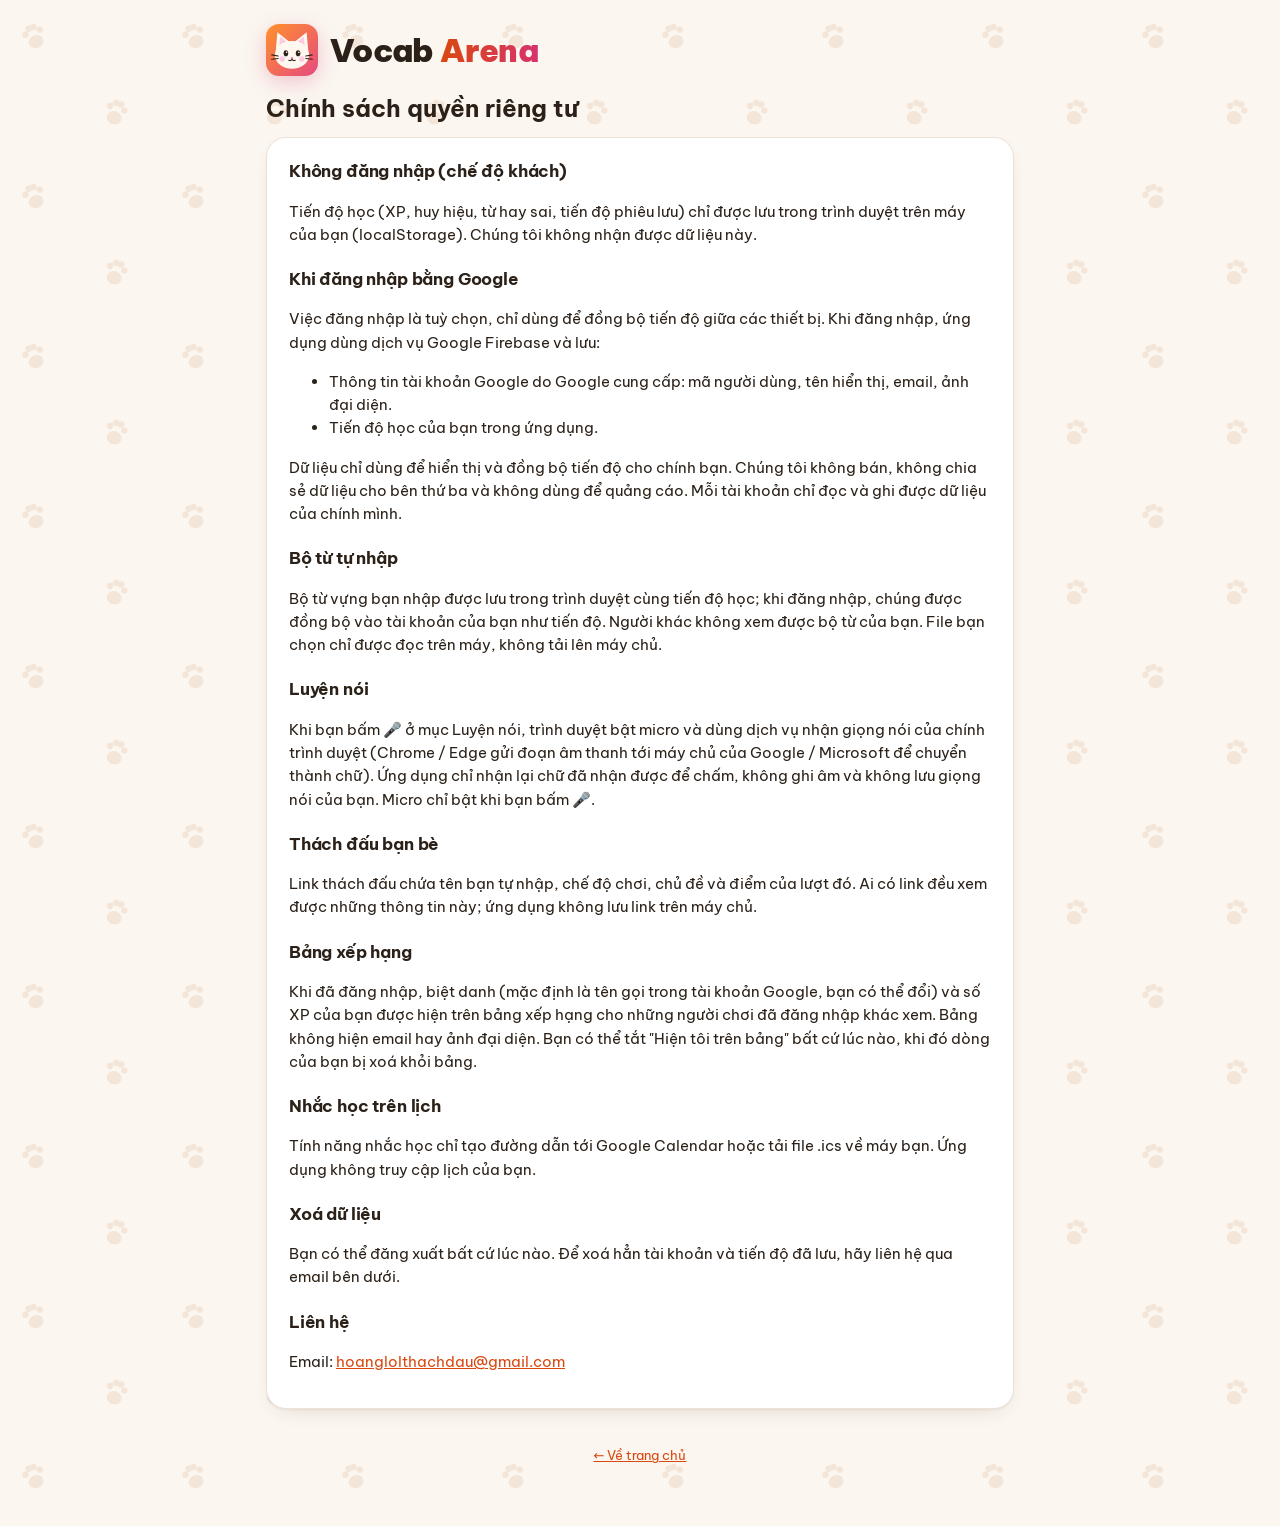
==== commit b812ae89: "Add daily quests, synonym mode, speaking practice, stats, friend challenges; fix gold sync - Gold is" ====
--- a/privacy.html
+++ b/privacy.html
@@ -31,6 +31,10 @@
     <p>Dữ liệu chỉ dùng để hiển thị và đồng bộ tiến độ cho chính bạn. Chúng tôi không bán, không chia sẻ dữ liệu cho bên thứ ba và không dùng để quảng cáo. Mỗi tài khoản chỉ đọc và ghi được dữ liệu của chính mình.</p>
     <h2>Bộ từ tự nhập</h2>
     <p>Bộ từ vựng bạn nhập được lưu trong trình duyệt cùng tiến độ học; khi đăng nhập, chúng được đồng bộ vào tài khoản của bạn như tiến độ. Người khác không xem được bộ từ của bạn. File bạn chọn chỉ được đọc trên máy, không tải lên máy chủ.</p>
+    <h2>Luyện nói</h2>
+    <p>Khi bạn bấm 🎤 ở mục Luyện nói, trình duyệt bật micro và dùng dịch vụ nhận giọng nói của chính trình duyệt (Chrome / Edge gửi đoạn âm thanh tới máy chủ của Google / Microsoft để chuyển thành chữ). Ứng dụng chỉ nhận lại chữ đã nhận được để chấm, không ghi âm và không lưu giọng nói của bạn. Micro chỉ bật khi bạn bấm 🎤.</p>
+    <h2>Thách đấu bạn bè</h2>
+    <p>Link thách đấu chứa tên bạn tự nhập, chế độ chơi, chủ đề và điểm của lượt đó. Ai có link đều xem được những thông tin này; ứng dụng không lưu link trên máy chủ.</p>
     <h2>Bảng xếp hạng</h2>
     <p>Khi đã đăng nhập, biệt danh (mặc định là tên gọi trong tài khoản Google, bạn có thể đổi) và số XP của bạn được hiện trên bảng xếp hạng cho những người chơi đã đăng nhập khác xem. Bảng không hiện email hay ảnh đại diện. Bạn có thể tắt "Hiện tôi trên bảng" bất cứ lúc nào, khi đó dòng của bạn bị xoá khỏi bảng.</p>
     <h2>Nhắc học trên lịch</h2>
--- a/css/style.css
+++ b/css/style.css
@@ -62,7 +62,7 @@
 .chip.wrongbank.on{background:color-mix(in srgb,var(--pink) 15%,var(--card));border-color:var(--pink);color:var(--pink)}
 .modes{display:grid;grid-template-columns:repeat(auto-fit,minmax(160px,1fr));gap:12px}
 .mode{--tint:var(--accent);border:1.5px solid var(--line);background:var(--card);border-radius:20px;padding:16px;text-align:left;box-shadow:var(--shadow);transition:transform .12s,border-color .12s}
-.mode:nth-child(2){--tint:#1c7ed6}.mode:nth-child(3){--tint:#2f9e44}.mode:nth-child(4){--tint:#7048e8}
+.mode[data-mode=fill]{--tint:#1c7ed6}.mode[data-mode=col]{--tint:#2f9e44}.mode[data-mode=syn]{--tint:#e64980}.mode[data-mode=mix]{--tint:#7048e8;grid-column:1/-1}
 .mode:hover{transform:translateY(-2px);border-color:var(--tint)}
 .mode:active{transform:translateY(2px);box-shadow:none}
 .mode .e{font-size:26px;width:48px;height:48px;border-radius:14px;display:grid;place-items:center;background:color-mix(in srgb,var(--tint) 16%,transparent)}
@@ -301,3 +301,74 @@
 @media (min-width:720px){.hero{display:grid;grid-template-columns:1.25fr 1fr;gap:16px;align-items:center}.hero .stats{margin:0}}
 @media (prefers-reduced-motion:reduce){.brand-ic{animation:none}}
 @media (max-width:420px){.brand{gap:9px}.brand-ic{width:42px;height:42px}.tagline{font-size:12px}.hbtns{gap:6px}.icon-btn{width:40px;height:40px;font-size:17px}}
+/* ===== cat closet ===== */
+.closet-btn .e{background:color-mix(in srgb,var(--pink) 16%,transparent)}
+.closet-stage{background:var(--card);border:1px solid var(--line);border-radius:22px;box-shadow:var(--shadow);padding:8px 12px 14px;text-align:center}
+#closetCv{display:block;width:100%;max-width:320px;aspect-ratio:320/250;margin:0 auto}
+.closet-act{min-height:46px;display:flex;flex-direction:column;align-items:center;justify-content:center;gap:4px}
+.closet-act .btn{padding:11px 18px}
+.closet-tabs{margin:14px 0 10px}
+.citems{display:grid;grid-template-columns:repeat(auto-fill,minmax(104px,1fr));gap:8px}
+.citem{background:var(--card);border:1.5px solid var(--line);border-radius:16px;padding:10px 6px;text-align:center;box-shadow:var(--press)}
+.citem .e{font-size:28px;display:block;line-height:1.3}.citem b{display:block;font-size:13px;line-height:1.3}.citem small{color:var(--muted);font-size:12px;font-weight:700}
+.citem.sel{border-color:var(--accent);background:var(--accent-soft)}.citem.worn small{color:var(--good)}
+/* ===== listen & write ===== */
+.listen-btn{margin-top:0}.listen-btn .e{background:color-mix(in srgb,#1c7ed6 16%,transparent)}
+.dset{display:grid;gap:10px}
+.dset label{display:grid;grid-template-columns:minmax(120px,38%) 1fr;align-items:center;gap:10px;font-weight:700;font-size:14px}
+.dset select{font:inherit;font-size:15px;border:2px solid var(--line);border-radius:12px;padding:9px 11px;background:var(--card);color:var(--ink);min-width:0;width:100%}
+.dset .srs-btns{margin:4px 0 0}
+@media (max-width:420px){.dset label{grid-template-columns:1fr;gap:4px}}
+.dplay{display:flex;align-items:center;justify-content:center;gap:14px;margin:14px 0 6px;flex-wrap:wrap}
+.dbig{width:96px;height:96px;border-radius:50%;border:0;font-size:42px;background:var(--accent);color:var(--on-accent);box-shadow:0 5px 0 color-mix(in srgb,var(--accent) 60%,#000),0 0 0 8px var(--accent-soft);transition:transform .1s}
+.dbig:active{transform:translateY(3px) scale(.97);box-shadow:0 2px 0 color-mix(in srgb,var(--accent) 60%,#000),0 0 0 8px var(--accent-soft)}
+.dplay .btn{padding:10px 14px;font-size:14px}
+.dmask{font-family:ui-monospace,Consolas,monospace;font-weight:700;letter-spacing:.05em;color:var(--ink)}
+#dIn{font-family:inherit}
+.ddiff{font-size:16px;margin:2px 0}.ddiff span{font-weight:800;font-size:18px;letter-spacing:.02em}
+.ddiff del{color:var(--bad);text-decoration:line-through 2px}.ddiff mark.miss{background:var(--yellow-soft);color:var(--yellow-ink);border-radius:4px;padding:0 1px;text-decoration:underline 2px}
+.pill:empty{display:none}
+.citem{position:relative}.citem .tier{position:absolute;top:-8px;left:50%;transform:translateX(-50%);font-style:normal;font-size:10.5px;font-weight:800;padding:1px 7px;border-radius:999px;white-space:nowrap;color:#fff}
+.citem.rare{border-color:#9775fa}.citem.rare .tier{background:#7048e8}
+.citem.legend{border-color:var(--yellow);background:linear-gradient(160deg,var(--yellow-soft),var(--card) 65%)}.citem.legend .tier{background:linear-gradient(90deg,#f08c00,#e64980)}
+.citems{padding-top:6px;row-gap:14px}
+.tier-l{font-weight:800;color:var(--yellow-ink)}
+/* ===== daily quests, speaking, stats, challenge ===== */
+.quests{display:grid;gap:10px;padding:12px 14px}
+.quest{display:flex;align-items:center;gap:12px}
+.quest .e{font-size:22px;width:42px;height:42px;flex:0 0 auto;border-radius:12px;display:grid;place-items:center;background:var(--yellow-soft)}
+.quest .qt{flex:1;min-width:0}.quest .qt b{font-size:14.5px}.quest .bar{height:8px;margin-top:6px}
+.quest .qg{text-align:right;font-weight:800;font-size:14px;white-space:nowrap}.quest .qg small{display:block;font-weight:700;font-size:12px;color:var(--yellow-ink)}
+.quest.done .qt b{color:var(--muted);text-decoration:line-through}.quest.done .bar i{background:var(--good)}.quest.done .qg small{color:var(--muted)}
+.stats-btn .e{background:color-mix(in srgb,#7048e8 16%,transparent)}
+.speak-btn .e{background:color-mix(in srgb,#e64980 16%,transparent)}
+.dword{text-align:center;margin-top:8px}.dword .qmain{margin:4px 0}
+.dbig.mic{background:var(--pink);box-shadow:0 5px 0 color-mix(in srgb,var(--pink) 60%,#000),0 0 0 8px color-mix(in srgb,var(--pink) 18%,transparent)}
+.dbig.mic.on{animation:micPulse 1s ease-in-out infinite}
+@keyframes micPulse{50%{box-shadow:0 5px 0 color-mix(in srgb,var(--pink) 60%,#000),0 0 0 16px color-mix(in srgb,var(--pink) 25%,transparent)}}
+.dbig:disabled{opacity:.5}
+.dheard{text-align:center;color:var(--muted);font-size:14.5px;min-height:22px;margin-top:8px}.dheard b{color:var(--ink)}
+.chbanner{display:grid;grid-template-columns:auto 1fr;gap:6px 12px;align-items:center;margin-top:12px;padding:14px;border-radius:18px;border:2px solid var(--pink);background:linear-gradient(135deg,color-mix(in srgb,var(--pink) 12%,var(--card)),var(--card));box-shadow:var(--shadow)}
+.chbanner .e{font-size:30px}.chbanner small{color:var(--muted);font-size:13.5px}.chbanner small b{color:var(--ink)}
+.chbanner .srs-btns{grid-column:1/-1;margin-top:4px}
+.chbox{text-align:center;margin:4px 0 14px}.chbox:empty{display:none}
+.vs{display:flex;justify-content:center;align-items:center;gap:18px;margin-bottom:6px}.vs b{display:block;font-size:30px;font-weight:900}.vs small{color:var(--muted)}.vs span{font-weight:900;color:var(--pink)}
+.vsr{font-weight:800;margin-bottom:10px}
+.sttiles{display:grid;grid-template-columns:repeat(4,1fr);gap:8px;margin-top:14px}.sttiles .stat{padding:10px 6px}.sttiles b{display:block;font-size:17px;white-space:nowrap}.sttiles small{color:var(--muted);font-size:12px}
+@media (max-width:520px){.sttiles{grid-template-columns:repeat(2,1fr)}}
+.stbars{display:grid;grid-template-columns:repeat(14,1fr);gap:4px;align-items:end;height:150px}
+.stbars .sb{display:flex;flex-direction:column;justify-content:flex-end;align-items:center;height:100%;min-width:0}
+.stbars .sb i{display:block;width:100%;max-width:26px;min-height:2px;border-radius:6px 6px 2px 2px;background:var(--accent)}
+.stbars .sb.today i{background:var(--pink)}
+.stbars span{font-size:10px;font-weight:700;color:var(--muted)}.stbars small{font-size:10px;color:var(--muted);margin-top:4px;white-space:nowrap}
+.stcal-wrap{display:flex;gap:6px;overflow-x:auto}
+.stdays{display:grid;grid-template-rows:repeat(7,14px);gap:3px}.stdays small{font-size:10px;line-height:14px;color:var(--muted)}
+.stcal{display:grid;grid-template-rows:repeat(7,14px);grid-auto-flow:column;grid-auto-columns:14px;gap:3px}
+.stcal i,.stlegend i{display:block;width:14px;height:14px;border-radius:4px}
+.l0{background:color-mix(in srgb,var(--line) 70%,var(--bg))}.l1{background:color-mix(in srgb,var(--accent) 30%,var(--card))}.l2{background:color-mix(in srgb,var(--accent) 55%,var(--card))}.l3{background:color-mix(in srgb,var(--accent) 80%,var(--card))}.l4{background:var(--accent)}
+.stcal i.fut{background:none}
+.stlegend{display:flex;align-items:center;gap:4px;margin-top:10px}.stlegend small{color:var(--muted);font-size:12px;margin:0 4px}
+.sttopics{display:grid;gap:10px}.tp .row{display:flex;justify-content:space-between;gap:8px;font-weight:700;font-size:14px}.tp small{color:var(--muted);font-weight:600;white-space:nowrap}
+.bar2{display:flex;height:9px;border-radius:999px;overflow:hidden;background:color-mix(in srgb,var(--line) 80%,var(--bg));margin-top:5px}
+.bar2 .k{background:var(--good)}.bar2 .l{background:var(--yellow)}
+.review .cnt{display:inline-block;min-width:34px;font-weight:900;color:var(--bad)}
